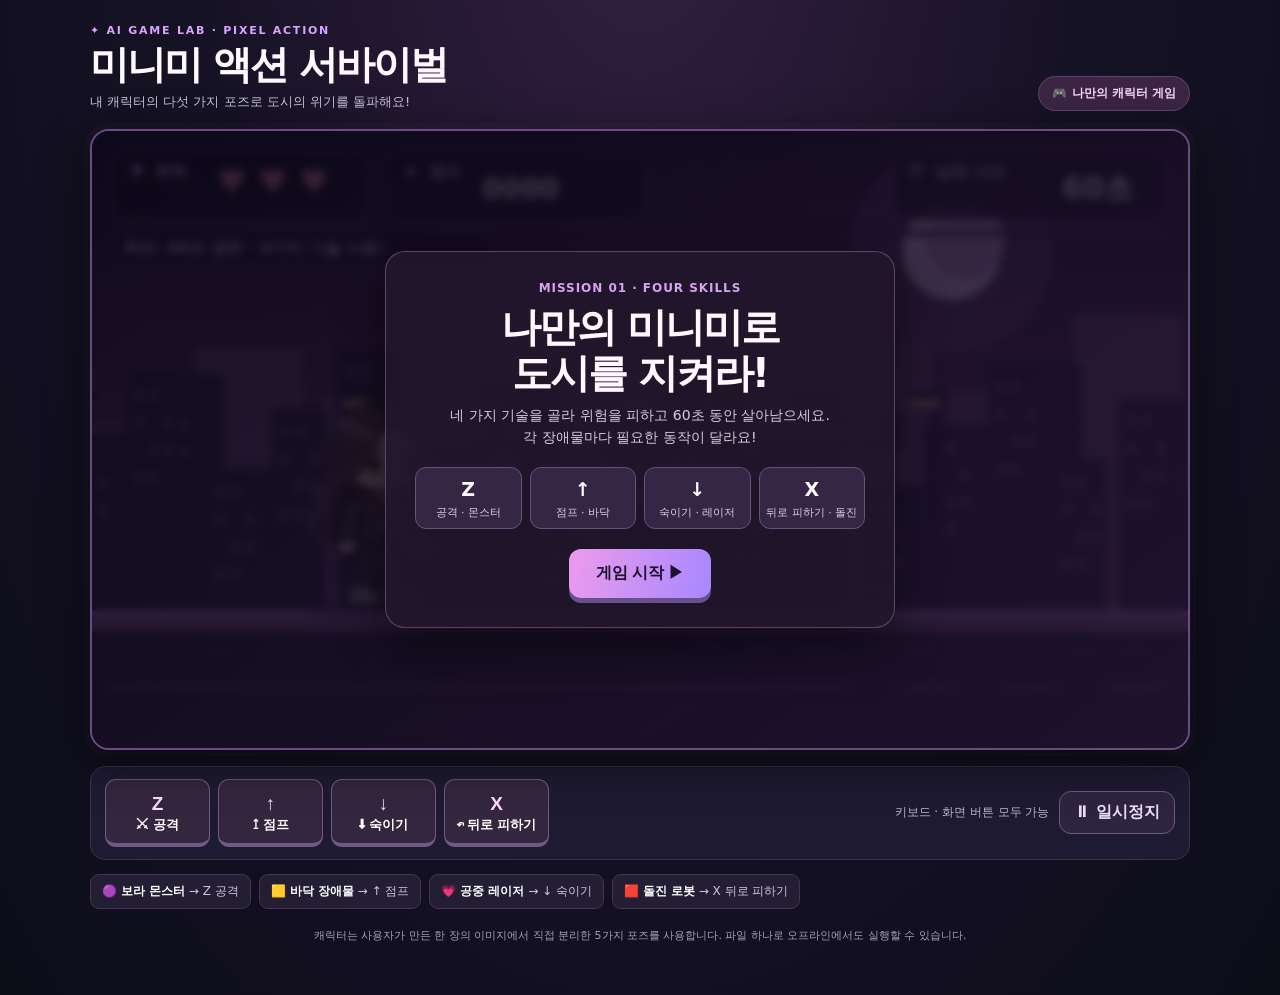
==== games/minimi-action-survival/index.html @ b44d1016 "Publish Minimi Action Survival game" ====
<!doctype html>
<html lang="ko">
<head>
<meta charset="utf-8" />
<meta name="viewport" content="width=device-width, initial-scale=1, maximum-scale=1" />
<meta name="color-scheme" content="dark"/>
<title>미니미 액션 서바이벌 | 나만의 캐릭터 게임</title>
<style>
:root{--bg:#0d0d1a;--panel:#1b1930;--border:#39314e;--purple:#d8a4ff;--pink:#ff8be3;--light:#fff9ff;--mute:#b7b2cb;}
*{box-sizing:border-box} html{background:var(--bg)} body{margin:0; font-family:system-ui,-apple-system,'Apple SD Gothic Neo','Malgun Gothic',sans-serif; background:radial-gradient(ellipse at 50% -15%,#352044 0,#161225 49%,#0d0d1a 100%); color:var(--light);min-height:100svh;}
.wrap{width:min(1100px,calc(100% - 28px));margin:0 auto;padding:24px 0 40px;}
.top{display:flex;align-items:flex-end;gap:12px;justify-content:space-between;margin-bottom:18px;flex-wrap:wrap}.eyebrow{font-size:11px;letter-spacing:.16em;color:var(--purple);font-weight:900}.top h1{font-size:clamp(25px,3.7vw,39px);line-height:1.16;letter-spacing:-.05em;margin:5px 0 6px;font-weight:900}.sub{font-size:13px;color:#c8c2d5;margin:0}.tag{border:1px solid #5d4768;border-radius:100px;color:#f6d6ff;background:#3b2444;padding:8px 13px;font-size:12px;font-weight:750}
.game-frame{position:relative;overflow:hidden;border:2px solid #6c4a82;background:#1b1930;border-radius:19px;box-shadow:0 12px 45px #0009,0 0 0 6px #ffffff05;}
canvas{display:block;width:100%;height:auto;aspect-ratio:16/9;image-rendering:auto;touch-action:none;}
.overlay{position:absolute;inset:0;z-index:3;display:flex;align-items:center;justify-content:center;padding:18px;background:linear-gradient(145deg,#090615cf,#1d102cd8);backdrop-filter:blur(4px)}.overlay.hidden{display:none}.dialog{border:1px solid #b684bd6b;background:#21182be9;padding:clamp(18px,4vw,29px);text-align:center;border-radius:20px;max-width:510px;width:100%;box-shadow:0 18px 50px #0007}.dialog .hint{color:#d8a2ee;font-weight:850;letter-spacing:.08em;font-size:12px}.dialog h2{font-size:clamp(24px,4.2vw,40px);line-height:1.15;margin:9px 0 8px;letter-spacing:-.05em}.dialog p{color:#d5ccdd;font-size:14px;line-height:1.6;margin:8px 0}.skills{display:grid;grid-template-columns:repeat(4,minmax(0,1fr));gap:8px;margin:19px 0 20px}.skill{border:1px solid #68517c;border-radius:11px;padding:10px 2px 8px;background:#352646}.skill b{display:block;font-size:19px;color:#fff}.skill span{display:block;font-size:11px;color:#dfcee8;margin-top:5px}.primary{appearance:none;border:0;border-radius:12px;background:linear-gradient(105deg,#ed9bec,#a688ff);padding:14px 27px;min-height:49px;color:#1e112c;font-size:16px;font-weight:900;cursor:pointer;box-shadow:0 5px 0 #68508a;transition:transform .1s}.primary:active{transform:translateY(3px);box-shadow:0 2px 0 #68508a}.secondary{appearance:none;color:#ecddff;background:#2d2440;border:1px solid #705785;border-radius:12px;padding:10px 14px;font:inherit;cursor:pointer;font-weight:800}
.controls{display:flex;justify-content:space-between;align-items:center;gap:14px;flex-wrap:wrap;background:#1e1a32;border:1px solid #39314e;border-radius:15px;padding:12px 14px;margin-top:16px}.ctrl-group{display:flex;gap:8px;flex-wrap:wrap}.ctrl{min-width:105px;touch-action:none;user-select:none;appearance:none;background:#34263e;color:#fff;border:1px solid #735785;border-bottom-width:4px;border-radius:11px;cursor:pointer;padding:12px 9px 9px;font-size:13px;line-height:1.25;font-weight:800}.ctrl .kbd{display:block;font-size:19px;color:#ffd9fc;margin-bottom:2px}.ctrl:active,.ctrl.active{transform:translateY(3px);border-bottom-width:1px;background:#725185}.tools{display:flex;align-items:center;gap:10px}.small{font-size:12px;color:#bfb6cc}.footnotes{display:flex;flex-wrap:wrap;gap:8px;margin-top:14px}.pill{background:#241e35;border:1px solid #453551;color:#d1c6d9;padding:8px 11px;border-radius:9px;font-size:12px}.pill b{color:#fff}.help{color:#aa9eb7;text-align:center;font-size:11px;margin-top:18px;line-height:1.6}
@media(max-width:650px){.wrap{width:calc(100% - 16px);padding:16px 0 32px}.game-frame{border-radius:13px}.overlay{padding:6px}.dialog{padding:12px 13px;border-radius:14px}.dialog h2{font-size:23px}.dialog p{font-size:11px;line-height:1.4}.skills{gap:4px;margin:10px 0 12px}.skill{padding:7px 1px}.skill b{font-size:14px}.skill span{font-size:9px}.primary{min-height:39px;padding:10px 17px;font-size:14px}.controls{gap:10px;padding:9px}.ctrl-group{width:100%;display:grid;grid-template-columns:repeat(4,1fr);gap:5px}.ctrl{min-width:0;font-size:11px;padding:10px 0 8px}.ctrl .kbd{font-size:16px}.tools{width:100%;justify-content:space-between}.pill{font-size:11px;padding:7px 8px}.sub{font-size:12px}#skillGuide{display:none!important}.dialog{padding:10px 12px}.dialog h2{margin:5px 0 3px;font-size:20px}.dialog p{margin:4px 0 7px;font-size:10px;line-height:1.25}.dialog .hint{font-size:10px}.dialog .primary{min-height:31px;padding:6px 14px;font-size:12px}}
</style>
</head>
<body>
<div class="wrap">
  <header class="top">
    <div><div class="eyebrow">✦ AI GAME LAB · PIXEL ACTION</div><h1>미니미 액션 서바이벌</h1><p class="sub">내 캐릭터의 다섯 가지 포즈로 도시의 위기를 돌파해요!</p></div>
    <div class="tag">🎮 나만의 캐릭터 게임</div>
  </header>
  <main>
    <section class="game-frame" aria-label="액션 게임">
      <canvas id="game" width="960" height="540" aria-label="미니미 게임 화면"></canvas>
      <div class="overlay" id="overlay">
        <div class="dialog">
          <div class="hint" id="modalHint">MISSION 01 · FOUR SKILLS</div>
          <h2 id="modalTitle">나만의 미니미로<br>도시를 지켜라!</h2>
          <p id="modalDesc">네 가지 기술을 골라 위험을 피하고 60초 동안 살아남으세요.<br>각 장애물마다 필요한 동작이 달라요!</p>
          <div class="skills" id="skillGuide">
            <div class="skill"><b>Z</b><span>공격 · 몬스터</span></div>
            <div class="skill"><b>↑</b><span>점프 · 바닥</span></div>
            <div class="skill"><b>↓</b><span>숙이기 · 레이저</span></div>
            <div class="skill"><b>X</b><span>뒤로 피하기 · 돌진</span></div>
          </div>
          <button class="primary" id="start">게임 시작 ▶</button>
        </div>
      </div>
    </section>
    <section class="controls" aria-label="게임 조작">
      <div class="ctrl-group">
        <button class="ctrl" data-action="attack" aria-label="공격"><span class="kbd">Z</span>⚔ 공격</button>
        <button class="ctrl" data-action="jump" aria-label="점프"><span class="kbd">↑</span>↥ 점프</button>
        <button class="ctrl" data-action="crouch" aria-label="숙이기"><span class="kbd">↓</span>⬇ 숙이기</button>
        <button class="ctrl" data-action="dodge" aria-label="뒤로 피하기"><span class="kbd">X</span>↶ 뒤로 피하기</button>
      </div>
      <div class="tools"><span class="small">키보드 · 화면 버튼 모두 가능</span><button class="secondary" id="pause">⏸ 일시정지</button></div>
    </section>
    <div class="footnotes">
      <span class="pill">🟣 <b>보라 몬스터</b> → Z 공격</span>
      <span class="pill">🟨 <b>바닥 장애물</b> → ↑ 점프</span>
      <span class="pill">💗 <b>공중 레이저</b> → ↓ 숙이기</span>
      <span class="pill">🟥 <b>돌진 로봇</b> → X 뒤로 피하기</span>
    </div>
    <p class="help">캐릭터는 사용자가 만든 한 장의 이미지에서 직접 분리한 5가지 포즈를 사용합니다. 파일 하나로 오프라인에서도 실행할 수 있습니다.</p>
  </main>
</div>
<script>
const SPRITE_DATA = {"idle": "[data-uri]", "attack": "[data-uri]", "jump": "[data-uri]", "crouch": "[data-uri]", "dodge": "[data-uri]"};
const canvas=document.querySelector('#game');
const ctx=canvas.getContext('2d');
const overlay=document.querySelector('#overlay');
const titleEl=document.querySelector('#modalTitle');
const hintEl=document.querySelector('#modalHint');
const descEl=document.querySelector('#modalDesc');
const skillGuide=document.querySelector('#skillGuide');
const startBtn=document.querySelector('#start');
const pauseBtn=document.querySelector('#pause');
const W=960,H=540,GROUND=420,PX=190;
const sprites={};
for(const [k,src] of Object.entries(SPRITE_DATA)){const img=new Image();img.src=src;sprites[k]=img;}
let raf=0,last=0,now=0,dt=0;
const TYPES={drone:{label:'몬스터',key:'Z',color:'#d9a3ff',tip:'Z · 공격'},spike:{label:'바닥 장애물',key:'↑',color:'#ffd677',tip:'↑ · 점프'},beam:{label:'레이저',key:'↓',color:'#ff97db',tip:'↓ · 숙이기'},charger:{label:'돌진 로봇',key:'X',color:'#ff9a91',tip:'X · 뒤로 피하기'}};
const SEQ=['drone','spike','beam','charger','spike','drone','beam','charger','drone','spike','charger','beam'];
const state={mode:'intro',life:3,score:0,elapsed:0,spawnIn:1.1,spawnIndex:0,obstacles:[],particles:[],texts:[],jumpY:0,jumpV:0,attackT:0,attackCD:0,dodgeT:0,dodgeCD:0,down:false,hurtT:0,shake:0,playerFrame:0,successes:0,combo:0,streak:0};
let soundOn=true;
function reset(){Object.assign(state,{mode:'playing',life:3,score:0,elapsed:0,spawnIn:1.1,spawnIndex:0,obstacles:[],particles:[],texts:[],jumpY:0,jumpV:0,attackT:0,attackCD:0,dodgeT:0,dodgeCD:0,down:false,hurtT:0,shake:0,playerFrame:0,successes:0,combo:0,streak:0});now=performance.now();last=now;overlay.classList.add('hidden');pauseBtn.textContent='⏸ 일시정지';}
function showModal({hint,title,desc,button}){hintEl.textContent=hint;titleEl.innerHTML=title;descEl.innerHTML=desc;startBtn.textContent=button;skillGuide.style.display=(state.mode==='intro'?'grid':'none');overlay.classList.remove('hidden');}
startBtn.addEventListener('click',()=>{if(state.mode==='paused'){state.mode='playing';overlay.classList.add('hidden');pauseBtn.textContent='⏸ 일시정지';last=performance.now();}else reset();});
pauseBtn.addEventListener('click',()=>{if(state.mode==='playing'){state.mode='paused';showModal({hint:'PAUSE',title:'잠깐 쉬어가기',desc:'마음의 준비가 되면 다시 시작!',button:'계속하기 ▶'});pauseBtn.textContent='▶ 계속하기';state.down=false;}else if(state.mode==='paused'){state.mode='playing';overlay.classList.add('hidden');pauseBtn.textContent='⏸ 일시정지';last=performance.now();}});
function press(a){if(state.mode!=='playing')return; if(a==='crouch'){state.down=true;return;} if(a==='jump'){if(state.jumpY===0 && state.dodgeT<=0){state.jumpV=610;state.jumpY=1;burst(PX+33,GROUND, '#d5bbea',9);}} if(a==='attack'){if(state.attackCD<=0 && state.dodgeT<=0){state.attackT=.38;state.attackCD=.66;burst(PX+95,GROUND-90,'#dc82ff',7);}} if(a==='dodge'){if(state.dodgeCD<=0 && state.jumpY===0){state.dodgeT=.68;state.dodgeCD=1.6;burst(PX-10,GROUND,'#bea5fc',10);}}}
function release(a){if(a==='crouch')state.down=false;}
const mapped={KeyZ:'attack',ArrowUp:'jump',Space:'jump',ArrowDown:'crouch',KeyX:'dodge'};
window.addEventListener('keydown',e=>{if(mapped[e.code]){e.preventDefault();if(!e.repeat)press(mapped[e.code]);else if(mapped[e.code]==='crouch')press('crouch');}if(e.code==='Enter' && state.mode!=='playing')startBtn.click();if(e.code==='Escape' && (state.mode==='playing'||state.mode==='paused'))pauseBtn.click();});
window.addEventListener('keyup',e=>{if(mapped[e.code]){e.preventDefault();release(mapped[e.code]);}});
window.addEventListener('blur',()=>{state.down=false; if(state.mode==='playing')pauseBtn.click();});
for(const el of document.querySelectorAll('[data-action]')){const a=el.dataset.action;el.addEventListener('pointerdown',e=>{e.preventDefault();try{el.setPointerCapture(e.pointerId)}catch(_){}el.classList.add('active');press(a);});const up=e=>{e.preventDefault();el.classList.remove('active');release(a);};el.addEventListener('pointerup',up);el.addEventListener('pointercancel',up);el.addEventListener('lostpointercapture',()=>{el.classList.remove('active');release(a);});}
function burst(x,y,color,n=7){for(let i=0;i<n;i++){const ang=Math.random()*Math.PI*2,s=40+Math.random()*120;state.particles.push({x,y,vx:Math.cos(ang)*s,vy:Math.sin(ang)*s-32,ttl:.3+Math.random()*.45,life:.8,color,size:2+Math.random()*5});}}
function floatText(x,y,text,color='#fff'){state.texts.push({x,y,t:1.1,text,color});}
function spawn(){const kind=SEQ[state.spawnIndex%SEQ.length];state.spawnIndex++;state.obstacles.push({kind,x:1030,w:kind==='beam'?102:(kind==='charger'?78:kind==='drone'?57:65),resolved:false,phase:Math.random()*6.28});}
function actionSuccess(o){o.resolved=true;state.successes++;state.combo++;let points=100+Math.min(state.combo,5)*20;state.score+=points;burst(o.x,GROUND-(o.kind==='beam'?135:50),TYPES[o.kind].color,14);floatText(o.x,GROUND-178,`+${points}  성공!`,TYPES[o.kind].color);}
function fail(o){o.resolved=true;state.combo=0;if(state.hurtT>0)return;state.life--;state.hurtT=.82;state.shake=12;burst(PX+48,GROUND-73,'#ff6b9a',18);floatText(PX-12,GROUND-200,'아야! ♥ -1','#ff9ca9');if(state.life<=0)finish(false);}
function finish(won){state.mode=won?'won':'lost';showModal({hint:won?'MISSION COMPLETE':'GAME OVER',title:won?'🎉 미니미 생존 성공!':'💜 다시 도전해 볼까?',desc:`점수 <b style="color:#f2b8ff">${state.score.toLocaleString()}</b>점 · 통과한 위험 <b style="color:#fff">${state.successes}</b>개<br>${won?'네 가지 동작을 모두 활용해서 멋지게 해냈어!':'방해물 위에 뜨는 힌트 키를 보고 다시 도전해 봐!'}`,button:'다시 시작 ↻'});}
function collide(o){if(o.resolved)return;const left=PX+47,right=PX+90;if(o.x<right && o.x+o.w>left){if(o.kind==='drone'){if(state.attackT>0){actionSuccess(o);}else fail(o);}else if(o.kind==='spike'){if(state.jumpY>55)actionSuccess(o);else fail(o);}else if(o.kind==='beam'){if(state.down && state.jumpY<10)actionSuccess(o);else fail(o);}else if(o.kind==='charger'){if(state.dodgeT>0)actionSuccess(o);else fail(o);}}}
function update(step){if(state.mode!=='playing')return;state.elapsed+=step;
 if(state.elapsed>=60){finish(true);return;}
 state.attackT=Math.max(0,state.attackT-step);state.attackCD=Math.max(0,state.attackCD-step);
 state.dodgeT=Math.max(0,state.dodgeT-step);state.dodgeCD=Math.max(0,state.dodgeCD-step);
 state.hurtT=Math.max(0,state.hurtT-step);state.shake=Math.max(0,state.shake-step*26);
 if(state.jumpY>0||state.jumpV>0){state.jumpY+=state.jumpV*step;state.jumpV-=1650*step;if(state.jumpY<=0){state.jumpY=0;state.jumpV=0;burst(PX+40,GROUND,'#bba4df',5);}}
 state.spawnIn-=step;if(state.spawnIn<=0){spawn();state.spawnIn=2.12-Math.min(.46,state.elapsed/150)+Math.random()*.16;}
 const speed=302+Math.min(74,state.elapsed*1.3);
 for(const o of state.obstacles){o.x-=speed*step;o.phase+=step*3.3;
   if(o.kind==='drone'&& !o.resolved && state.attackT>0 && o.x>PX+35 && o.x<PX+165)actionSuccess(o);
   if(o.x<0 && !o.resolved) {o.resolved=true;} 
   collide(o);
 }
 state.obstacles=state.obstacles.filter(o=>o.x+o.w>-90 && !(o.resolved&&o.kind==='drone'));
 for(const p of state.particles){p.x+=p.vx*step;p.y+=p.vy*step;p.vy+=130*step;p.ttl-=step;}state.particles=state.particles.filter(p=>p.ttl>0);
 for(const t of state.texts){t.y-=38*step;t.t-=step;}state.texts=state.texts.filter(t=>t.t>0);
 state.playerFrame+=step;state.score+=step*4;
}
function rr(x,y,w,h,r,fill,stroke){ctx.beginPath();ctx.roundRect(x,y,w,h,r);if(fill){ctx.fillStyle=fill;ctx.fill();}if(stroke){ctx.strokeStyle=stroke;ctx.lineWidth=1;ctx.stroke();}}
const stars=Array.from({length:48},(_,i)=>({x:(i*179+55)%960,y:(i*71+11)%275,s:1+(i%3),tw:i%7}));
const buildings=Array.from({length:21},(_,i)=>({x:i*57-20,w:47+i%4*12,h:67+(i*53)%136}));
function background(t){const sky=ctx.createLinearGradient(0,0,0,GROUND);sky.addColorStop(0,'#211631');sky.addColorStop(.6,'#573052');sky.addColorStop(1,'#6a3f68');ctx.fillStyle=sky;ctx.fillRect(0,0,W,H);
 ctx.globalAlpha=.18;ctx.fillStyle='#e69afe';ctx.beginPath();ctx.arc(753,105,89,0,6.29);ctx.fill();ctx.globalAlpha=1;ctx.fillStyle='#f4d6f7';ctx.beginPath();ctx.arc(753,105,43,0,6.29);ctx.fill();ctx.fillStyle='#d3a8e0';ctx.beginPath();ctx.arc(765,96,34,0,6.29);ctx.fill();
 for(const s of stars){ctx.fillStyle=`rgba(251,211,255,${.3+.22*Math.sin(t*1.7+s.tw)})`;ctx.fillRect(s.x,s.y,s.s,s.s)}
 ctx.fillStyle='#6d4a70';for(let i=0;i<11;i++){const bx=i*110-20-(t*8)%110;const bh=83+(i*67)%110;ctx.fillRect(bx,GROUND-80-bh,95,bh+80);}
 ctx.fillStyle='#2a233c';for(const b of buildings){const bx=(b.x-(t*23)%1026+1040)%1040-50;const by=GROUND-34-b.h;ctx.fillRect(bx,by,b.w,b.h+34);ctx.fillStyle='#6d5275';for(let j=0;j<4;j++)for(let k=0;k<3;k++){if((j*7+k+b.x)%3!==0)ctx.fillRect(bx+8+k*13,by+15+j*24,6,10)}ctx.fillStyle='#2a233c';}
 // lamp posts
 ctx.fillStyle='#201a2a';for(let i=0;i<5;i++){const px=((i*248-(t*45)%1240)+1300)%1240-70;ctx.fillRect(px,GROUND-190,7,189);ctx.fillRect(px-18,GROUND-191,33,7);ctx.fillStyle='#eec18c';ctx.fillRect(px-18,GROUND-185,26,6);ctx.fillStyle='#201a2a';}
 // storefront neon signs
 rr(582,245,128,36,6,'#352344','#ad77bb');ctx.fillStyle='#ecc4ff';ctx.font='bold 15px ui-monospace,monospace';ctx.fillText('MINIMI CITY',591,268);
 ctx.fillStyle='#32283d';ctx.fillRect(0,GROUND,W,H-GROUND);ctx.fillStyle='#c394de';ctx.fillRect(0,GROUND,960,5);ctx.fillStyle='#7f567f';ctx.fillRect(0,GROUND+5,960,13);ctx.fillStyle='#241e30';ctx.fillRect(0,GROUND+18,960,105);
 ctx.fillStyle='#493847';for(let i=0;i<18;i++){let x=(i*92-(t*speedBg(t))%92+100)%1060-40;ctx.fillRect(x,GROUND+64,52,6)}
 ctx.fillStyle='#372838';for(let i=0;i<32;i++){let x=(i*47-(t*45)%47+60)%1040-50;ctx.fillRect(x,GROUND+32,22,3)}
}
function speedBg(t){return 90;}
function diamond(x,y,size,color){ctx.save();ctx.translate(x,y);ctx.rotate(Math.PI/4);ctx.fillStyle=color;ctx.fillRect(-size/2,-size/2,size,size);ctx.restore();}
function hintBox(x,y,txt,color){const width=ctx.measureText(txt).width+24;const xx=Math.max(8,Math.min(W-width-8,x-width/2));rr(xx,y-20,width,26,7,'#130f21df',color);ctx.fillStyle=color;ctx.font='bold 16px system-ui';ctx.fillText(txt,xx+12,y-1);}
function enemy(o,t){const x=o.x,g=GROUND,cy=g-97+Math.sin(o.phase)*8;ctx.save();ctx.translate(x,cy);
 if(o.kind==='drone'){ctx.fillStyle='#a378d4';ctx.fillRect(4,5,11,15);ctx.fillRect(44,5,11,15);ctx.fillStyle='#7348a3';ctx.fillRect(10,-13,42,48);ctx.fillStyle='#db9dff';ctx.fillRect(16,-18,30,11);ctx.fillStyle='#f9ebff';ctx.fillRect(17,3,30,17);ctx.fillStyle='#3d264e';ctx.fillRect(29,5,7,14);ctx.fillStyle='#fff';ctx.fillRect(19,6,6,4);ctx.fillStyle='#49285d';ctx.fillRect(21,31,9,7);ctx.fillRect(35,31,9,7);
 }else if(o.kind==='spike'){ctx.translate(0,97);ctx.fillStyle='#e1a75f';ctx.fillRect(0,-14,o.w,15);for(let j=0;j<3;j++){let q=j*22+3;ctx.fillStyle='#ffe295';ctx.beginPath();ctx.moveTo(q,-14);ctx.lineTo(q+11,-62);ctx.lineTo(q+23,-14);ctx.fill();ctx.fillStyle='#ffb971';ctx.fillRect(q+8,-38,6,17);}ctx.fillStyle='#8c6a72';ctx.fillRect(0,-6,o.w,7);
 }else if(o.kind==='beam'){ctx.translate(0,-48);ctx.fillStyle='#ffbbef';ctx.fillRect(-6,-28,17,34);ctx.fillRect(o.w-6,-28,17,34);ctx.fillStyle='#f642a5';ctx.fillRect(10,-17,o.w-13,14);ctx.fillStyle='#ffcfef';ctx.fillRect(10,-13,o.w-13,6);ctx.globalAlpha=.25;ctx.fillStyle='#ff79c5';ctx.fillRect(10,-26,o.w-13,34);ctx.globalAlpha=1;
 }else if(o.kind==='charger'){ctx.translate(0,61);ctx.fillStyle='#5f354e';ctx.fillRect(3,-40,69,77);ctx.fillStyle='#fa767c';ctx.fillRect(8,-44,59,59);ctx.fillStyle='#301e38';ctx.fillRect(17,-27,42,23);ctx.fillStyle='#ffd7b7';ctx.fillRect(22,-24,12,8);ctx.fillRect(43,-24,12,8);ctx.fillStyle='#473044';ctx.fillRect(2,20,13,19);ctx.fillRect(58,20,13,19);ctx.fillStyle='#ffdca0';ctx.fillRect(-14,-25,20,9);ctx.fillRect(67,-25,20,9);}
 ctx.restore();const ti=TYPES[o.kind];ctx.font='bold 16px system-ui';hintBox(x+o.w/2,Math.max(218,o.kind==='beam'?GROUND-200:GROUND-212),ti.tip,ti.color);}
function player(){let s='idle';if(state.hurtT>0&&Math.floor(state.hurtT*14)%2===0)return;
 if(state.dodgeT>0)s='dodge';else if(state.jumpY>9)s='jump';else if(state.attackT>0)s='attack';else if(state.down)s='crouch';
 const img=sprites[s];if(!img||!img.complete)return;
 const factor=.44;let iw=img.naturalWidth*factor,ih=img.naturalHeight*factor;
 // sprites' horizontal anchors differ. Offset per pose keeps same character center
 const offsets={idle:0,attack:1,jump:0,crouch:5,dodge:-34};const ox=PX+offsets[s]-(s==='attack'?0:0)-(state.dodgeT>0?50*Math.sin(Math.PI*Math.min(1,(.68-state.dodgeT)/.68)):0);
 let by=GROUND-3-state.jumpY;
 ctx.globalAlpha=.27;ctx.fillStyle='#0d0920';ctx.beginPath();ctx.ellipse(PX+42,GROUND+1,47-Math.min(22,state.jumpY/5),8,0,0,6.28);ctx.fill();ctx.globalAlpha=1;
 ctx.imageSmoothingEnabled=false;ctx.drawImage(img,ox,by-ih,iw,ih);ctx.imageSmoothingEnabled=true;
 if(state.dodgeT>0){ctx.fillStyle='#deaeff77';for(let i=0;i<3;i++)ctx.fillRect(PX-35-i*26,GROUND-110+i*15,24-i*5,5);}
 if(state.attackT>0){ctx.globalAlpha=.7;ctx.fillStyle='#f7b3ff';diamond(PX+141,GROUND-93,12,'#ffe5ff');ctx.globalAlpha=1;}
}
function hud(){rr(18,17,226,61,12,'#191325dc','#89668f');ctx.fillStyle='#dec6ee';ctx.font='bold 14px system-ui';ctx.fillText('♥  체력',33,40);for(let i=0;i<3;i++){ctx.font='bold 28px system-ui';ctx.fillStyle=i<state.life?'#ff86ac':'#5f4257';ctx.fillText('♥',110+i*36,54);}rr(257,17,228,61,12,'#191325dc','#89668f');ctx.fillStyle='#e9d3f5';ctx.font='bold 14px system-ui';ctx.fillText('★  점수',273,40);ctx.fillStyle='#fff';ctx.font='900 24px system-ui';ctx.fillText(String(Math.floor(state.score)).padStart(4,'0'),342,59);
 rr(702,17,240,61,12,'#191325dc','#89668f');ctx.fillStyle='#e9d3f5';ctx.font='bold 14px system-ui';ctx.fillText('⏱  남은 시간',715,40);ctx.fillStyle='#fff';ctx.font='900 26px system-ui';ctx.fillText(Math.ceil(60-state.elapsed)+'초',850,59);
 // progress bar
 ctx.fillStyle='#46304b';ctx.fillRect(702,87,240,5);ctx.fillStyle='#e7a4e7';ctx.fillRect(702,87,240*(state.elapsed/60),5);
 rr(18,87,332,30,8,'#21142edc','#8d638f');ctx.fillStyle='#f3d2ff';ctx.font='bold 14px system-ui';ctx.fillText('목표: 60초 생존 · 4가지 기술 사용!',27,107);
 if(state.combo>=2){ctx.font='bold 17px system-ui';ctx.fillStyle='#ffdc8e';ctx.fillText(`✨ ${state.combo} COMBO!`,365,110)}
}
function draw(){ctx.save();ctx.clearRect(0,0,W,H);if(state.shake>0)ctx.translate((Math.random()-.5)*state.shake,(Math.random()-.5)*state.shake);background(state.elapsed);for(const o of state.obstacles){if(!o.resolved||o.kind!=='drone')enemy(o,state.elapsed);}player();for(const p of state.particles){ctx.globalAlpha=Math.min(1,p.ttl/.45);ctx.fillStyle=p.color;ctx.fillRect(p.x,p.y,p.size,p.size);}ctx.globalAlpha=1;for(const t of state.texts){ctx.globalAlpha=Math.min(1,t.t);ctx.font='bold 19px system-ui';ctx.fillStyle=t.color;ctx.fillText(t.text,t.x,t.y);}ctx.globalAlpha=1;hud();ctx.restore();}
function loop(t){const step=Math.min(.045,(t-last)/1000||.016);last=t;update(step);draw();raf=requestAnimationFrame(loop);} 
last=performance.now();raf=requestAnimationFrame(loop);
</script>
</body>
</html>
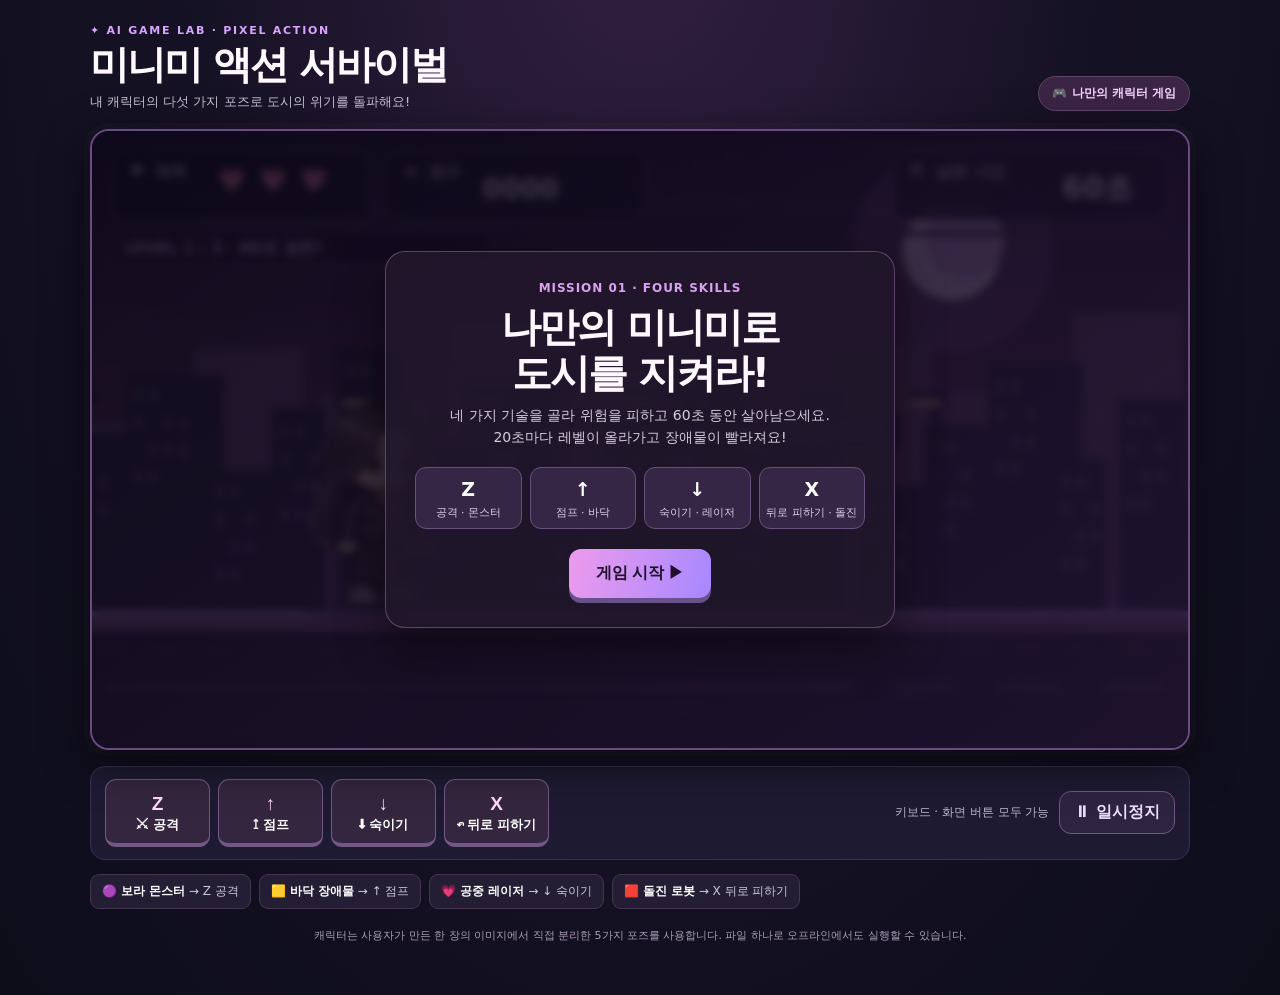
==== commit 25a6555e: "Add three increasing difficulty levels" ====
--- a/games/minimi-action-survival/index.html
+++ b/games/minimi-action-survival/index.html
@@ -30,7 +30,7 @@
         <div class="dialog">
           <div class="hint" id="modalHint">MISSION 01 · FOUR SKILLS</div>
           <h2 id="modalTitle">나만의 미니미로<br>도시를 지켜라!</h2>
-          <p id="modalDesc">네 가지 기술을 골라 위험을 피하고 60초 동안 살아남으세요.<br>각 장애물마다 필요한 동작이 달라요!</p>
+          <p id="modalDesc">네 가지 기술을 골라 위험을 피하고 60초 동안 살아남으세요.<br>20초마다 레벨이 올라가고 장애물이 빨라져요!</p>
           <div class="skills" id="skillGuide">
             <div class="skill"><b>Z</b><span>공격 · 몬스터</span></div>
             <div class="skill"><b>↑</b><span>점프 · 바닥</span></div>
@@ -76,9 +76,9 @@
 let raf=0,last=0,now=0,dt=0;
 const TYPES={drone:{label:'몬스터',key:'Z',color:'#d9a3ff',tip:'Z · 공격'},spike:{label:'바닥 장애물',key:'↑',color:'#ffd677',tip:'↑ · 점프'},beam:{label:'레이저',key:'↓',color:'#ff97db',tip:'↓ · 숙이기'},charger:{label:'돌진 로봇',key:'X',color:'#ff9a91',tip:'X · 뒤로 피하기'}};
 const SEQ=['drone','spike','beam','charger','spike','drone','beam','charger','drone','spike','charger','beam'];
-const state={mode:'intro',life:3,score:0,elapsed:0,spawnIn:1.1,spawnIndex:0,obstacles:[],particles:[],texts:[],jumpY:0,jumpV:0,attackT:0,attackCD:0,dodgeT:0,dodgeCD:0,down:false,hurtT:0,shake:0,playerFrame:0,successes:0,combo:0,streak:0};
+const state={mode:'intro',life:3,score:0,elapsed:0,spawnIn:1.1,spawnIndex:0,level:0,obstacles:[],particles:[],texts:[],jumpY:0,jumpV:0,attackT:0,attackCD:0,dodgeT:0,dodgeCD:0,down:false,hurtT:0,shake:0,playerFrame:0,successes:0,combo:0,streak:0};
 let soundOn=true;
-function reset(){Object.assign(state,{mode:'playing',life:3,score:0,elapsed:0,spawnIn:1.1,spawnIndex:0,obstacles:[],particles:[],texts:[],jumpY:0,jumpV:0,attackT:0,attackCD:0,dodgeT:0,dodgeCD:0,down:false,hurtT:0,shake:0,playerFrame:0,successes:0,combo:0,streak:0});now=performance.now();last=now;overlay.classList.add('hidden');pauseBtn.textContent='⏸ 일시정지';}
+function reset(){Object.assign(state,{mode:'playing',life:3,score:0,elapsed:0,spawnIn:1.1,spawnIndex:0,level:0,obstacles:[],particles:[],texts:[],jumpY:0,jumpV:0,attackT:0,attackCD:0,dodgeT:0,dodgeCD:0,down:false,hurtT:0,shake:0,playerFrame:0,successes:0,combo:0,streak:0});now=performance.now();last=now;overlay.classList.add('hidden');pauseBtn.textContent='⏸ 일시정지';}
 function showModal({hint,title,desc,button}){hintEl.textContent=hint;titleEl.innerHTML=title;descEl.innerHTML=desc;startBtn.textContent=button;skillGuide.style.display=(state.mode==='intro'?'grid':'none');overlay.classList.remove('hidden');}
 startBtn.addEventListener('click',()=>{if(state.mode==='paused'){state.mode='playing';overlay.classList.add('hidden');pauseBtn.textContent='⏸ 일시정지';last=performance.now();}else reset();});
 pauseBtn.addEventListener('click',()=>{if(state.mode==='playing'){state.mode='paused';showModal({hint:'PAUSE',title:'잠깐 쉬어가기',desc:'마음의 준비가 되면 다시 시작!',button:'계속하기 ▶'});pauseBtn.textContent='▶ 계속하기';state.down=false;}else if(state.mode==='paused'){state.mode='playing';overlay.classList.add('hidden');pauseBtn.textContent='⏸ 일시정지';last=performance.now();}});
@@ -102,8 +102,8 @@
  state.dodgeT=Math.max(0,state.dodgeT-step);state.dodgeCD=Math.max(0,state.dodgeCD-step);
  state.hurtT=Math.max(0,state.hurtT-step);state.shake=Math.max(0,state.shake-step*26);
  if(state.jumpY>0||state.jumpV>0){state.jumpY+=state.jumpV*step;state.jumpV-=1650*step;if(state.jumpY<=0){state.jumpY=0;state.jumpV=0;burst(PX+40,GROUND,'#bba4df',5);}}
- state.spawnIn-=step;if(state.spawnIn<=0){spawn();state.spawnIn=2.12-Math.min(.46,state.elapsed/150)+Math.random()*.16;}
- const speed=302+Math.min(74,state.elapsed*1.3);
+ state.spawnIn-=step;if(state.spawnIn<=0){spawn();state.spawnIn=[2.2,1.95,1.75][Math.min(2,Math.floor(state.elapsed/20))]+Math.random()*.16;}
+ const speed=[302,330,360][Math.min(2,Math.floor(state.elapsed/20))];
  for(const o of state.obstacles){o.x-=speed*step;o.phase+=step*3.3;
    if(o.kind==='drone'&& !o.resolved && state.attackT>0 && o.x>PX+35 && o.x<PX+165)actionSuccess(o);
    if(o.x<0 && !o.resolved) {o.resolved=true;} 
@@ -112,7 +112,7 @@
  state.obstacles=state.obstacles.filter(o=>o.x+o.w>-90 && !(o.resolved&&o.kind==='drone'));
  for(const p of state.particles){p.x+=p.vx*step;p.y+=p.vy*step;p.vy+=130*step;p.ttl-=step;}state.particles=state.particles.filter(p=>p.ttl>0);
  for(const t of state.texts){t.y-=38*step;t.t-=step;}state.texts=state.texts.filter(t=>t.t>0);
- state.playerFrame+=step;state.score+=step*4;
+ const level=Math.min(3,Math.floor(state.elapsed/20)+1);if(level!==state.level){state.level=level;floatText(440,190,'LEVEL '+level+'!', '#ffe295');}state.playerFrame+=step;state.score+=step*4;
 }
 function rr(x,y,w,h,r,fill,stroke){ctx.beginPath();ctx.roundRect(x,y,w,h,r);if(fill){ctx.fillStyle=fill;ctx.fill();}if(stroke){ctx.strokeStyle=stroke;ctx.lineWidth=1;ctx.stroke();}}
 const stars=Array.from({length:48},(_,i)=>({x:(i*179+55)%960,y:(i*71+11)%275,s:1+(i%3),tw:i%7}));
@@ -155,7 +155,7 @@
  rr(702,17,240,61,12,'#191325dc','#89668f');ctx.fillStyle='#e9d3f5';ctx.font='bold 14px system-ui';ctx.fillText('⏱  남은 시간',715,40);ctx.fillStyle='#fff';ctx.font='900 26px system-ui';ctx.fillText(Math.ceil(60-state.elapsed)+'초',850,59);
  // progress bar
  ctx.fillStyle='#46304b';ctx.fillRect(702,87,240,5);ctx.fillStyle='#e7a4e7';ctx.fillRect(702,87,240*(state.elapsed/60),5);
- rr(18,87,332,30,8,'#21142edc','#8d638f');ctx.fillStyle='#f3d2ff';ctx.font='bold 14px system-ui';ctx.fillText('목표: 60초 생존 · 4가지 기술 사용!',27,107);
+ rr(18,87,332,30,8,'#21142edc','#8d638f');ctx.fillStyle='#f3d2ff';ctx.font='bold 14px system-ui';ctx.fillText('LEVEL '+Math.min(3,Math.floor(state.elapsed/20)+1)+' / 3 · 60초 생존!',27,107);
  if(state.combo>=2){ctx.font='bold 17px system-ui';ctx.fillStyle='#ffdc8e';ctx.fillText(`✨ ${state.combo} COMBO!`,365,110)}
 }
 function draw(){ctx.save();ctx.clearRect(0,0,W,H);if(state.shake>0)ctx.translate((Math.random()-.5)*state.shake,(Math.random()-.5)*state.shake);background(state.elapsed);for(const o of state.obstacles){if(!o.resolved||o.kind!=='drone')enemy(o,state.elapsed);}player();for(const p of state.particles){ctx.globalAlpha=Math.min(1,p.ttl/.45);ctx.fillStyle=p.color;ctx.fillRect(p.x,p.y,p.size,p.size);}ctx.globalAlpha=1;for(const t of state.texts){ctx.globalAlpha=Math.min(1,t.t);ctx.font='bold 19px system-ui';ctx.fillStyle=t.color;ctx.fillText(t.text,t.x,t.y);}ctx.globalAlpha=1;hud();ctx.restore();}
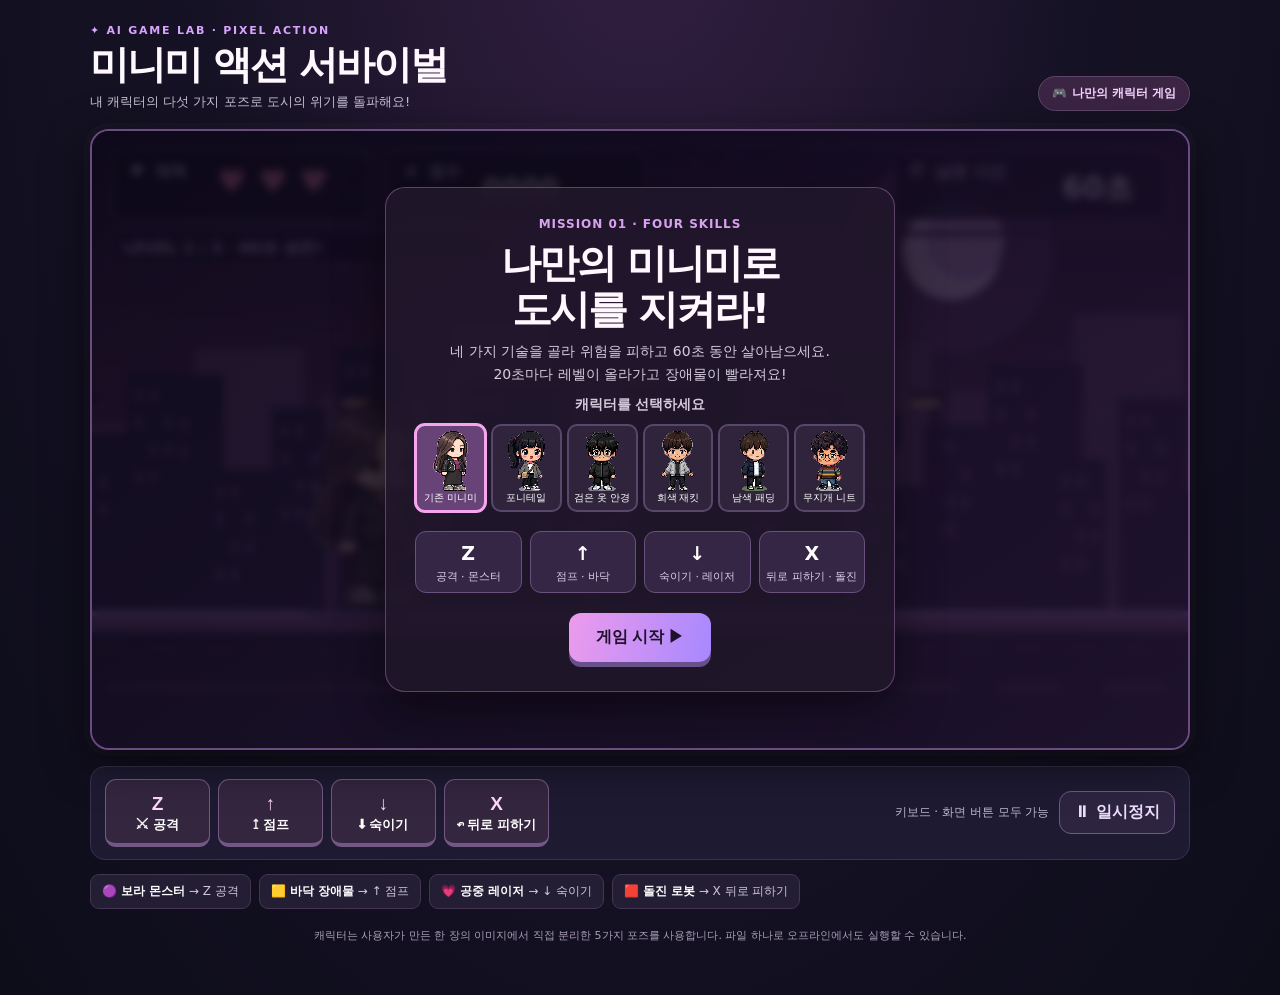
==== commit 8469773d: "Add selectable Minimi characters" ====
--- a/games/minimi-action-survival/index.html
+++ b/games/minimi-action-survival/index.html
@@ -15,6 +15,8 @@
 .overlay{position:absolute;inset:0;z-index:3;display:flex;align-items:center;justify-content:center;padding:18px;background:linear-gradient(145deg,#090615cf,#1d102cd8);backdrop-filter:blur(4px)}.overlay.hidden{display:none}.dialog{border:1px solid #b684bd6b;background:#21182be9;padding:clamp(18px,4vw,29px);text-align:center;border-radius:20px;max-width:510px;width:100%;box-shadow:0 18px 50px #0007}.dialog .hint{color:#d8a2ee;font-weight:850;letter-spacing:.08em;font-size:12px}.dialog h2{font-size:clamp(24px,4.2vw,40px);line-height:1.15;margin:9px 0 8px;letter-spacing:-.05em}.dialog p{color:#d5ccdd;font-size:14px;line-height:1.6;margin:8px 0}.skills{display:grid;grid-template-columns:repeat(4,minmax(0,1fr));gap:8px;margin:19px 0 20px}.skill{border:1px solid #68517c;border-radius:11px;padding:10px 2px 8px;background:#352646}.skill b{display:block;font-size:19px;color:#fff}.skill span{display:block;font-size:11px;color:#dfcee8;margin-top:5px}.primary{appearance:none;border:0;border-radius:12px;background:linear-gradient(105deg,#ed9bec,#a688ff);padding:14px 27px;min-height:49px;color:#1e112c;font-size:16px;font-weight:900;cursor:pointer;box-shadow:0 5px 0 #68508a;transition:transform .1s}.primary:active{transform:translateY(3px);box-shadow:0 2px 0 #68508a}.secondary{appearance:none;color:#ecddff;background:#2d2440;border:1px solid #705785;border-radius:12px;padding:10px 14px;font:inherit;cursor:pointer;font-weight:800}
 .controls{display:flex;justify-content:space-between;align-items:center;gap:14px;flex-wrap:wrap;background:#1e1a32;border:1px solid #39314e;border-radius:15px;padding:12px 14px;margin-top:16px}.ctrl-group{display:flex;gap:8px;flex-wrap:wrap}.ctrl{min-width:105px;touch-action:none;user-select:none;appearance:none;background:#34263e;color:#fff;border:1px solid #735785;border-bottom-width:4px;border-radius:11px;cursor:pointer;padding:12px 9px 9px;font-size:13px;line-height:1.25;font-weight:800}.ctrl .kbd{display:block;font-size:19px;color:#ffd9fc;margin-bottom:2px}.ctrl:active,.ctrl.active{transform:translateY(3px);border-bottom-width:1px;background:#725185}.tools{display:flex;align-items:center;gap:10px}.small{font-size:12px;color:#bfb6cc}.footnotes{display:flex;flex-wrap:wrap;gap:8px;margin-top:14px}.pill{background:#241e35;border:1px solid #453551;color:#d1c6d9;padding:8px 11px;border-radius:9px;font-size:12px}.pill b{color:#fff}.help{color:#aa9eb7;text-align:center;font-size:11px;margin-top:18px;line-height:1.6}
 @media(max-width:650px){.wrap{width:calc(100% - 16px);padding:16px 0 32px}.game-frame{border-radius:13px}.overlay{padding:6px}.dialog{padding:12px 13px;border-radius:14px}.dialog h2{font-size:23px}.dialog p{font-size:11px;line-height:1.4}.skills{gap:4px;margin:10px 0 12px}.skill{padding:7px 1px}.skill b{font-size:14px}.skill span{font-size:9px}.primary{min-height:39px;padding:10px 17px;font-size:14px}.controls{gap:10px;padding:9px}.ctrl-group{width:100%;display:grid;grid-template-columns:repeat(4,1fr);gap:5px}.ctrl{min-width:0;font-size:11px;padding:10px 0 8px}.ctrl .kbd{font-size:16px}.tools{width:100%;justify-content:space-between}.pill{font-size:11px;padding:7px 8px}.sub{font-size:12px}#skillGuide{display:none!important}.dialog{padding:10px 12px}.dialog h2{margin:5px 0 3px;font-size:20px}.dialog p{margin:4px 0 7px;font-size:10px;line-height:1.25}.dialog .hint{font-size:10px}.dialog .primary{min-height:31px;padding:6px 14px;font-size:12px}}
+
+.picker-label{font-weight:800;color:#f4d5ff;font-size:13px;margin:10px 0 7px}.character-picker{display:grid;grid-template-columns:repeat(6,minmax(0,1fr));gap:5px}.character-card{border:2px solid #59476b;border-radius:10px;background:#30243d;color:white;padding:5px 2px;cursor:pointer;font-size:10px;min-width:0}.character-card[aria-pressed="true"]{border-color:#f7a5ef;background:#674378;box-shadow:0 0 0 1px #f7a5ef}.character-card img{display:block;width:100%;height:60px;object-fit:contain;image-rendering:pixelated}.character-card span{display:block;white-space:nowrap;overflow:hidden;text-overflow:ellipsis}.character-picker[hidden],.picker-label[hidden]{display:none}@media(max-width:650px){.overlay{overflow-y:auto;align-items:flex-start}.dialog{margin:auto}.character-card img{height:36px}.character-card{font-size:9px;padding:2px}.picker-label{margin:4px 0;font-size:10px}.character-picker{gap:3px}}
 </style>
 </head>
 <body>
@@ -31,6 +33,8 @@
           <div class="hint" id="modalHint">MISSION 01 · FOUR SKILLS</div>
           <h2 id="modalTitle">나만의 미니미로<br>도시를 지켜라!</h2>
           <p id="modalDesc">네 가지 기술을 골라 위험을 피하고 60초 동안 살아남으세요.<br>20초마다 레벨이 올라가고 장애물이 빨라져요!</p>
+          <p class="picker-label" id="pickerLabel">캐릭터를 선택하세요</p>
+          <div class="character-picker" id="characterPicker" role="group" aria-label="캐릭터 선택"></div>
           <div class="skills" id="skillGuide">
             <div class="skill"><b>Z</b><span>공격 · 몬스터</span></div>
             <div class="skill"><b>↑</b><span>점프 · 바닥</span></div>
@@ -71,15 +75,20 @@
 const startBtn=document.querySelector('#start');
 const pauseBtn=document.querySelector('#pause');
 const W=960,H=540,GROUND=420,PX=190;
-const sprites={};
-for(const [k,src] of Object.entries(SPRITE_DATA)){const img=new Image();img.src=src;sprites[k]=img;}
+const CHARACTER_BANKS = {"ponytail":{"idle":"[data-uri]","attack":"[data-uri]","jump":"[data-uri]","crouch":"[data-uri]","dodge":"[data-uri]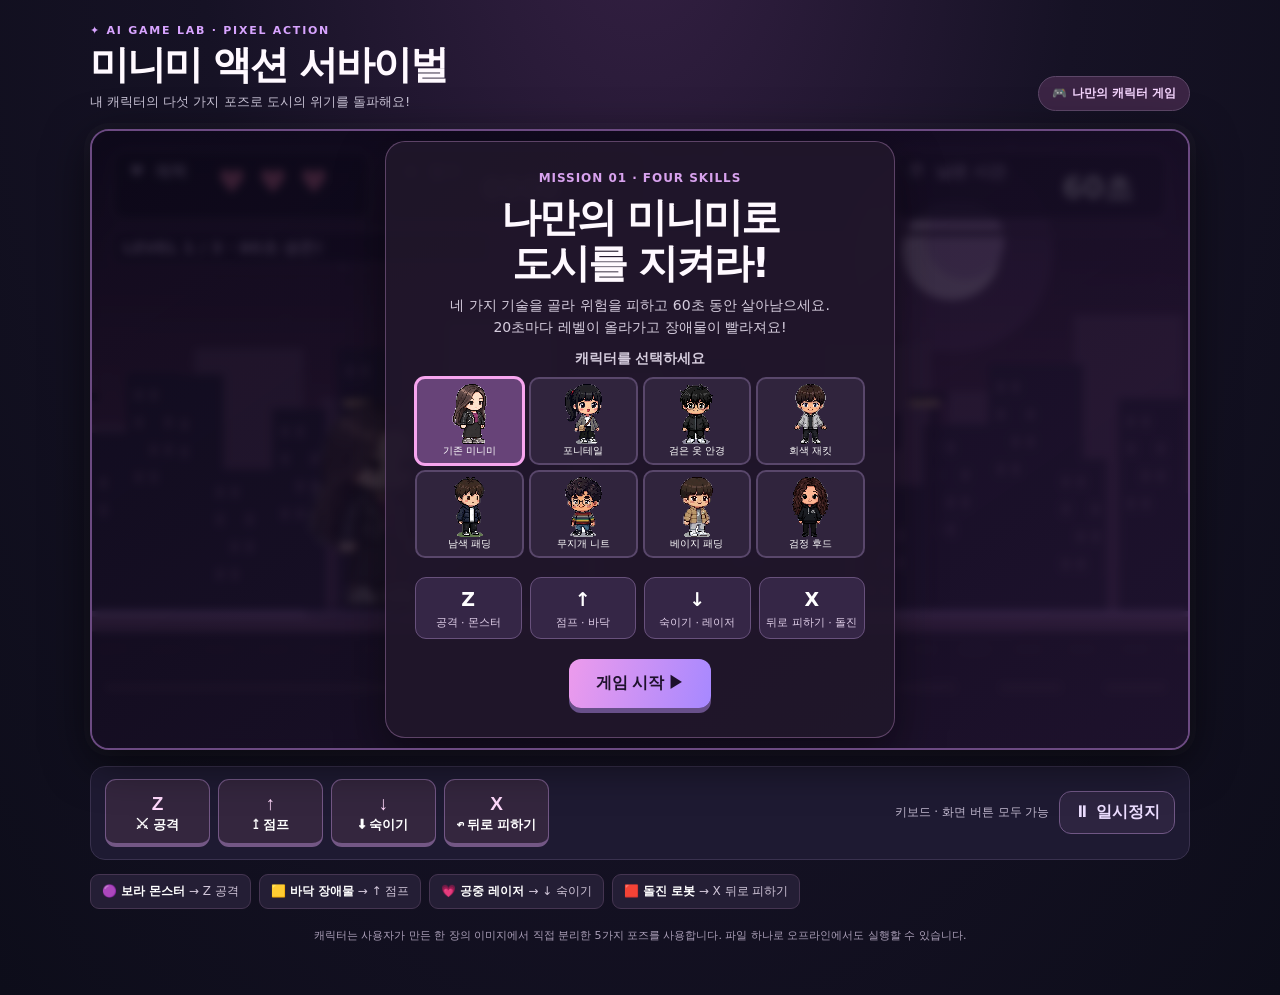
==== commit 57a278e7: "Add two selectable characters" ====
--- a/games/minimi-action-survival/index.html
+++ b/games/minimi-action-survival/index.html
@@ -1,175 +1,175 @@
-<!doctype html>
-<html lang="ko">
-<head>
-<meta charset="utf-8" />
-<meta name="viewport" content="width=device-width, initial-scale=1, maximum-scale=1" />
-<meta name="color-scheme" content="dark"/>
-<title>미니미 액션 서바이벌 | 나만의 캐릭터 게임</title>
-<style>
-:root{--bg:#0d0d1a;--panel:#1b1930;--border:#39314e;--purple:#d8a4ff;--pink:#ff8be3;--light:#fff9ff;--mute:#b7b2cb;}
-*{box-sizing:border-box} html{background:var(--bg)} body{margin:0; font-family:system-ui,-apple-system,'Apple SD Gothic Neo','Malgun Gothic',sans-serif; background:radial-gradient(ellipse at 50% -15%,#352044 0,#161225 49%,#0d0d1a 100%); color:var(--light);min-height:100svh;}
-.wrap{width:min(1100px,calc(100% - 28px));margin:0 auto;padding:24px 0 40px;}
-.top{display:flex;align-items:flex-end;gap:12px;justify-content:space-between;margin-bottom:18px;flex-wrap:wrap}.eyebrow{font-size:11px;letter-spacing:.16em;color:var(--purple);font-weight:900}.top h1{font-size:clamp(25px,3.7vw,39px);line-height:1.16;letter-spacing:-.05em;margin:5px 0 6px;font-weight:900}.sub{font-size:13px;color:#c8c2d5;margin:0}.tag{border:1px solid #5d4768;border-radius:100px;color:#f6d6ff;background:#3b2444;padding:8px 13px;font-size:12px;font-weight:750}
-.game-frame{position:relative;overflow:hidden;border:2px solid #6c4a82;background:#1b1930;border-radius:19px;box-shadow:0 12px 45px #0009,0 0 0 6px #ffffff05;}
-canvas{display:block;width:100%;height:auto;aspect-ratio:16/9;image-rendering:auto;touch-action:none;}
-.overlay{position:absolute;inset:0;z-index:3;display:flex;align-items:center;justify-content:center;padding:18px;background:linear-gradient(145deg,#090615cf,#1d102cd8);backdrop-filter:blur(4px)}.overlay.hidden{display:none}.dialog{border:1px solid #b684bd6b;background:#21182be9;padding:clamp(18px,4vw,29px);text-align:center;border-radius:20px;max-width:510px;width:100%;box-shadow:0 18px 50px #0007}.dialog .hint{color:#d8a2ee;font-weight:850;letter-spacing:.08em;font-size:12px}.dialog h2{font-size:clamp(24px,4.2vw,40px);line-height:1.15;margin:9px 0 8px;letter-spacing:-.05em}.dialog p{color:#d5ccdd;font-size:14px;line-height:1.6;margin:8px 0}.skills{display:grid;grid-template-columns:repeat(4,minmax(0,1fr));gap:8px;margin:19px 0 20px}.skill{border:1px solid #68517c;border-radius:11px;padding:10px 2px 8px;background:#352646}.skill b{display:block;font-size:19px;color:#fff}.skill span{display:block;font-size:11px;color:#dfcee8;margin-top:5px}.primary{appearance:none;border:0;border-radius:12px;background:linear-gradient(105deg,#ed9bec,#a688ff);padding:14px 27px;min-height:49px;color:#1e112c;font-size:16px;font-weight:900;cursor:pointer;box-shadow:0 5px 0 #68508a;transition:transform .1s}.primary:active{transform:translateY(3px);box-shadow:0 2px 0 #68508a}.secondary{appearance:none;color:#ecddff;background:#2d2440;border:1px solid #705785;border-radius:12px;padding:10px 14px;font:inherit;cursor:pointer;font-weight:800}
-.controls{display:flex;justify-content:space-between;align-items:center;gap:14px;flex-wrap:wrap;background:#1e1a32;border:1px solid #39314e;border-radius:15px;padding:12px 14px;margin-top:16px}.ctrl-group{display:flex;gap:8px;flex-wrap:wrap}.ctrl{min-width:105px;touch-action:none;user-select:none;appearance:none;background:#34263e;color:#fff;border:1px solid #735785;border-bottom-width:4px;border-radius:11px;cursor:pointer;padding:12px 9px 9px;font-size:13px;line-height:1.25;font-weight:800}.ctrl .kbd{display:block;font-size:19px;color:#ffd9fc;margin-bottom:2px}.ctrl:active,.ctrl.active{transform:translateY(3px);border-bottom-width:1px;background:#725185}.tools{display:flex;align-items:center;gap:10px}.small{font-size:12px;color:#bfb6cc}.footnotes{display:flex;flex-wrap:wrap;gap:8px;margin-top:14px}.pill{background:#241e35;border:1px solid #453551;color:#d1c6d9;padding:8px 11px;border-radius:9px;font-size:12px}.pill b{color:#fff}.help{color:#aa9eb7;text-align:center;font-size:11px;margin-top:18px;line-height:1.6}
-@media(max-width:650px){.wrap{width:calc(100% - 16px);padding:16px 0 32px}.game-frame{border-radius:13px}.overlay{padding:6px}.dialog{padding:12px 13px;border-radius:14px}.dialog h2{font-size:23px}.dialog p{font-size:11px;line-height:1.4}.skills{gap:4px;margin:10px 0 12px}.skill{padding:7px 1px}.skill b{font-size:14px}.skill span{font-size:9px}.primary{min-height:39px;padding:10px 17px;font-size:14px}.controls{gap:10px;padding:9px}.ctrl-group{width:100%;display:grid;grid-template-columns:repeat(4,1fr);gap:5px}.ctrl{min-width:0;font-size:11px;padding:10px 0 8px}.ctrl .kbd{font-size:16px}.tools{width:100%;justify-content:space-between}.pill{font-size:11px;padding:7px 8px}.sub{font-size:12px}#skillGuide{display:none!important}.dialog{padding:10px 12px}.dialog h2{margin:5px 0 3px;font-size:20px}.dialog p{margin:4px 0 7px;font-size:10px;line-height:1.25}.dialog .hint{font-size:10px}.dialog .primary{min-height:31px;padding:6px 14px;font-size:12px}}
-
-.picker-label{font-weight:800;color:#f4d5ff;font-size:13px;margin:10px 0 7px}.character-picker{display:grid;grid-template-columns:repeat(6,minmax(0,1fr));gap:5px}.character-card{border:2px solid #59476b;border-radius:10px;background:#30243d;color:white;padding:5px 2px;cursor:pointer;font-size:10px;min-width:0}.character-card[aria-pressed="true"]{border-color:#f7a5ef;background:#674378;box-shadow:0 0 0 1px #f7a5ef}.character-card img{display:block;width:100%;height:60px;object-fit:contain;image-rendering:pixelated}.character-card span{display:block;white-space:nowrap;overflow:hidden;text-overflow:ellipsis}.character-picker[hidden],.picker-label[hidden]{display:none}@media(max-width:650px){.overlay{overflow-y:auto;align-items:flex-start}.dialog{margin:auto}.character-card img{height:36px}.character-card{font-size:9px;padding:2px}.picker-label{margin:4px 0;font-size:10px}.character-picker{gap:3px}}
-</style>
-</head>
-<body>
-<div class="wrap">
-  <header class="top">
-    <div><div class="eyebrow">✦ AI GAME LAB · PIXEL ACTION</div><h1>미니미 액션 서바이벌</h1><p class="sub">내 캐릭터의 다섯 가지 포즈로 도시의 위기를 돌파해요!</p></div>
-    <div class="tag">🎮 나만의 캐릭터 게임</div>
-  </header>
-  <main>
-    <section class="game-frame" aria-label="액션 게임">
-      <canvas id="game" width="960" height="540" aria-label="미니미 게임 화면"></canvas>
-      <div class="overlay" id="overlay">
-        <div class="dialog">
-          <div class="hint" id="modalHint">MISSION 01 · FOUR SKILLS</div>
-          <h2 id="modalTitle">나만의 미니미로<br>도시를 지켜라!</h2>
-          <p id="modalDesc">네 가지 기술을 골라 위험을 피하고 60초 동안 살아남으세요.<br>20초마다 레벨이 올라가고 장애물이 빨라져요!</p>
-          <p class="picker-label" id="pickerLabel">캐릭터를 선택하세요</p>
-          <div class="character-picker" id="characterPicker" role="group" aria-label="캐릭터 선택"></div>
-          <div class="skills" id="skillGuide">
-            <div class="skill"><b>Z</b><span>공격 · 몬스터</span></div>
-            <div class="skill"><b>↑</b><span>점프 · 바닥</span></div>
-            <div class="skill"><b>↓</b><span>숙이기 · 레이저</span></div>
-            <div class="skill"><b>X</b><span>뒤로 피하기 · 돌진</span></div>
-          </div>
-          <button class="primary" id="start">게임 시작 ▶</button>
-        </div>
-      </div>
-    </section>
-    <section class="controls" aria-label="게임 조작">
-      <div class="ctrl-group">
-        <button class="ctrl" data-action="attack" aria-label="공격"><span class="kbd">Z</span>⚔ 공격</button>
-        <button class="ctrl" data-action="jump" aria-label="점프"><span class="kbd">↑</span>↥ 점프</button>
-        <button class="ctrl" data-action="crouch" aria-label="숙이기"><span class="kbd">↓</span>⬇ 숙이기</button>
-        <button class="ctrl" data-action="dodge" aria-label="뒤로 피하기"><span class="kbd">X</span>↶ 뒤로 피하기</button>
-      </div>
-      <div class="tools"><span class="small">키보드 · 화면 버튼 모두 가능</span><button class="secondary" id="pause">⏸ 일시정지</button></div>
-    </section>
-    <div class="footnotes">
-      <span class="pill">🟣 <b>보라 몬스터</b> → Z 공격</span>
-      <span class="pill">🟨 <b>바닥 장애물</b> → ↑ 점프</span>
-      <span class="pill">💗 <b>공중 레이저</b> → ↓ 숙이기</span>
-      <span class="pill">🟥 <b>돌진 로봇</b> → X 뒤로 피하기</span>
-    </div>
-    <p class="help">캐릭터는 사용자가 만든 한 장의 이미지에서 직접 분리한 5가지 포즈를 사용합니다. 파일 하나로 오프라인에서도 실행할 수 있습니다.</p>
-  </main>
-</div>
-<script>
-const SPRITE_DATA = {"idle": "[data-uri]", "attack": "[data-uri]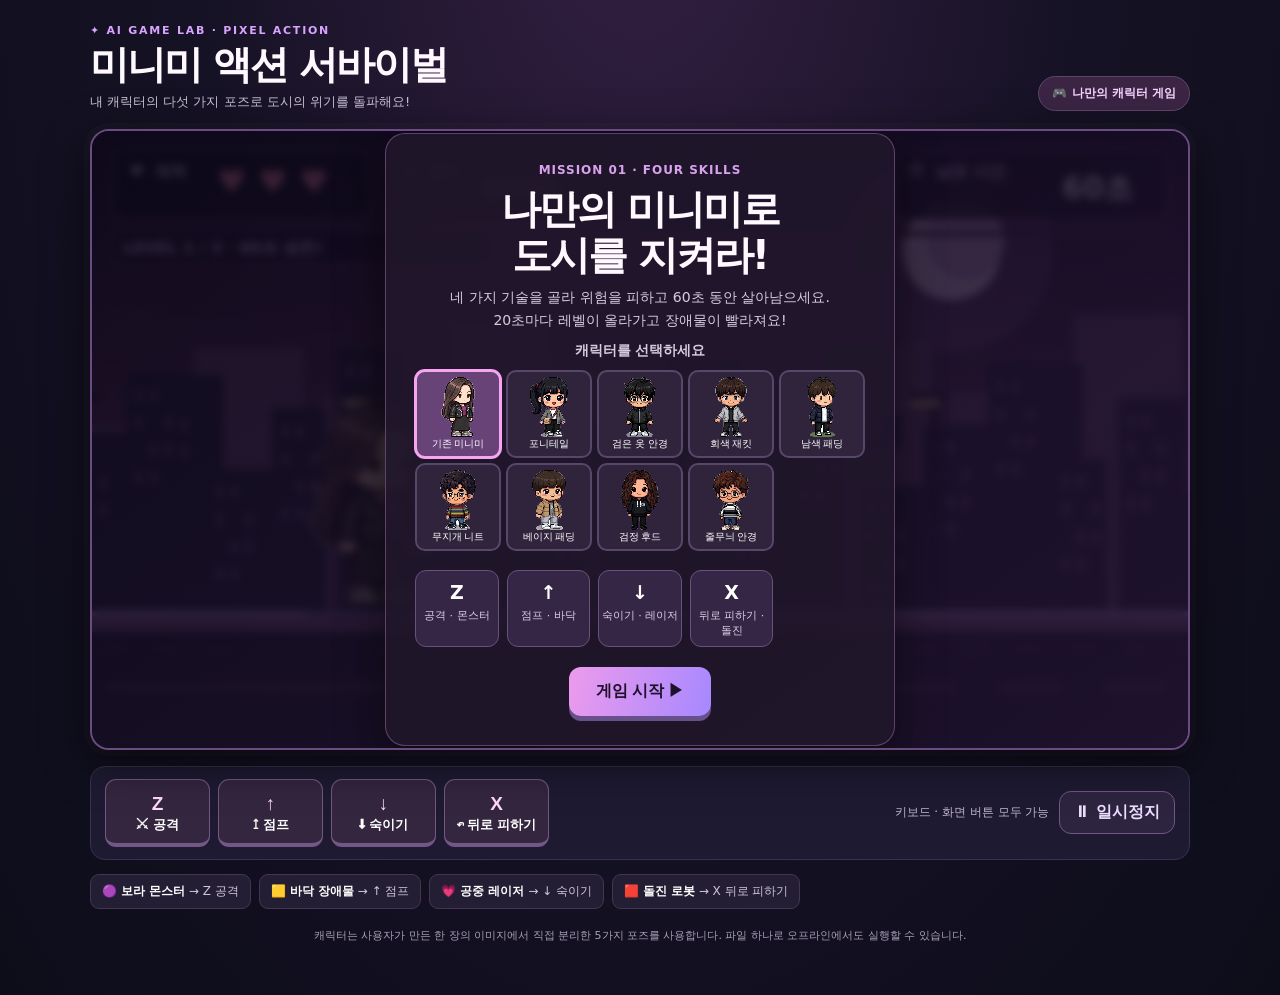
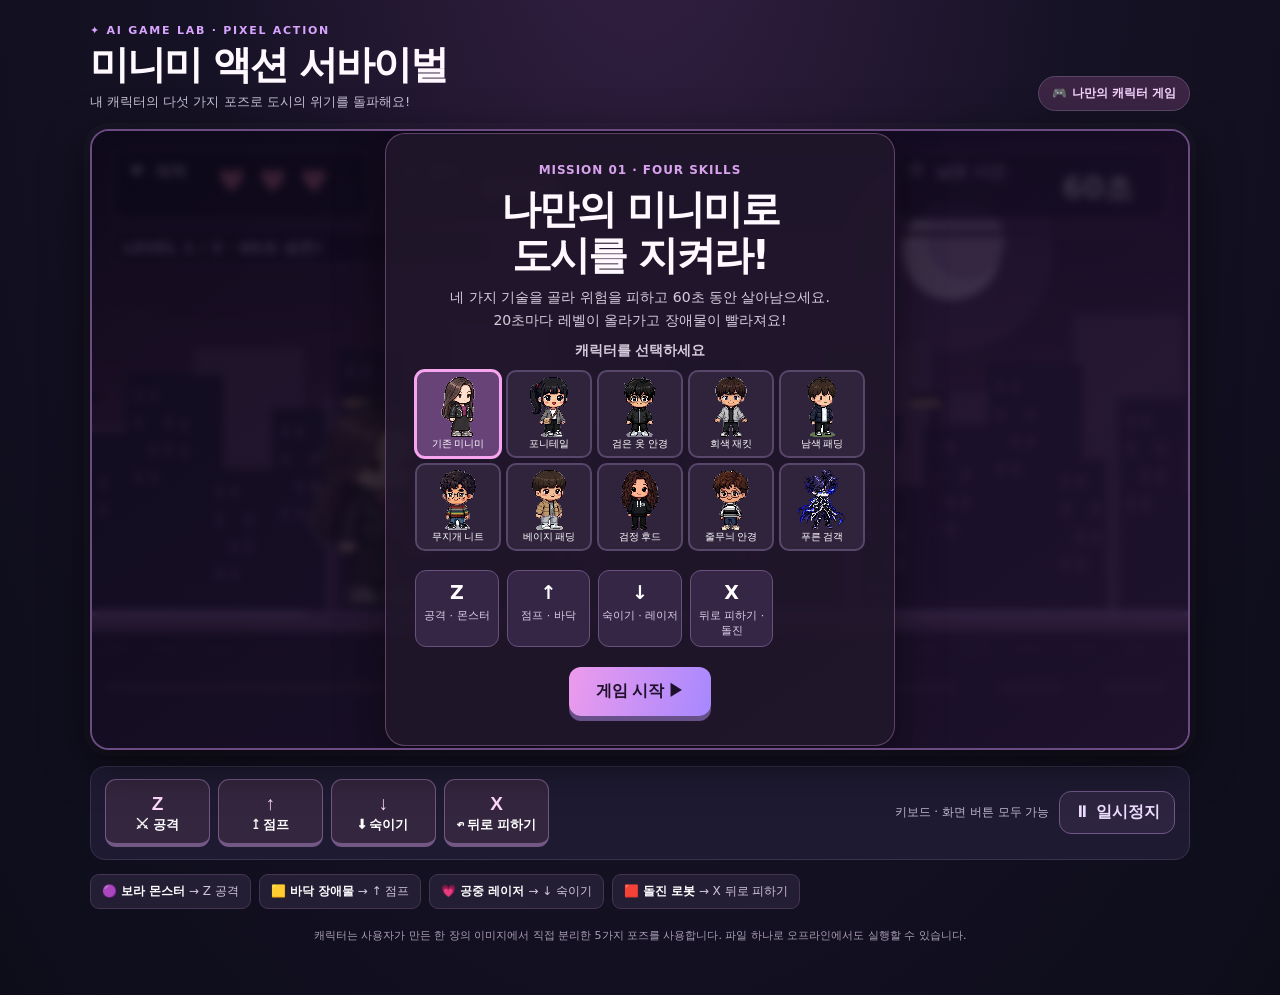
